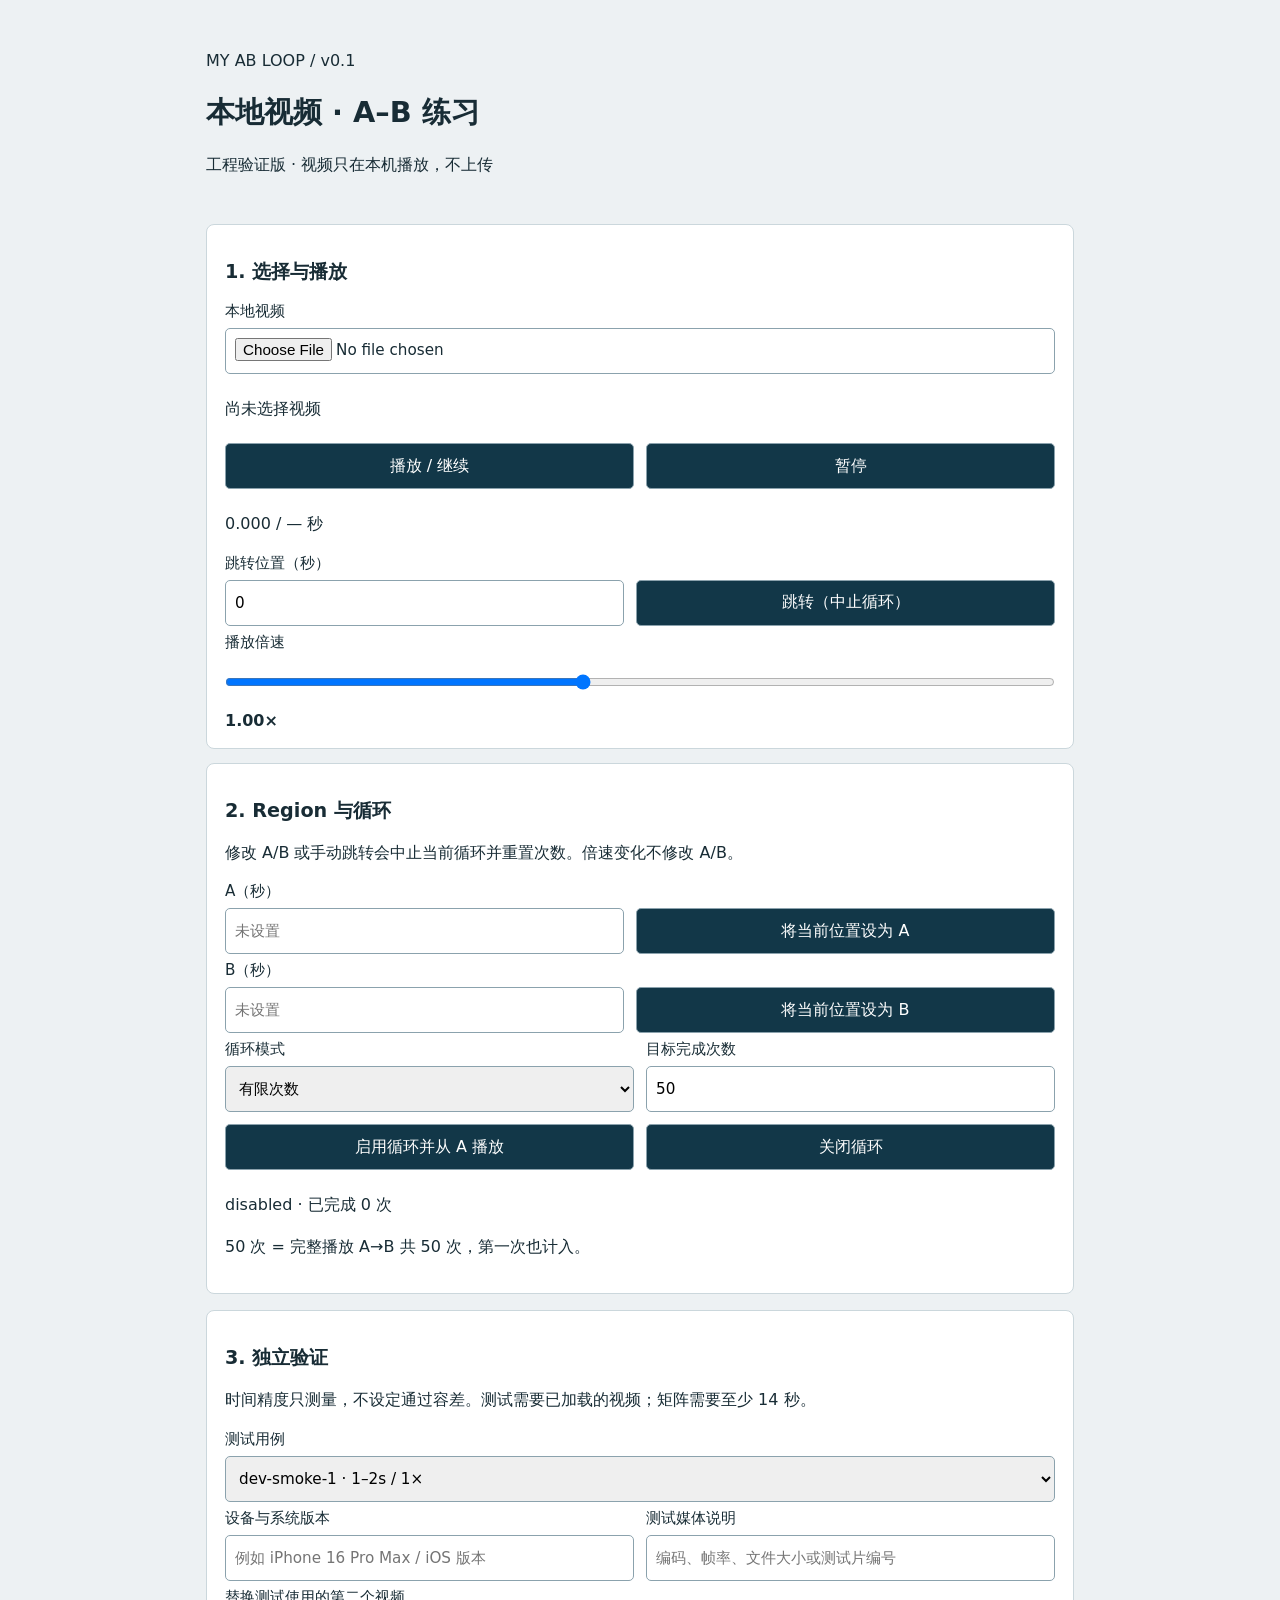
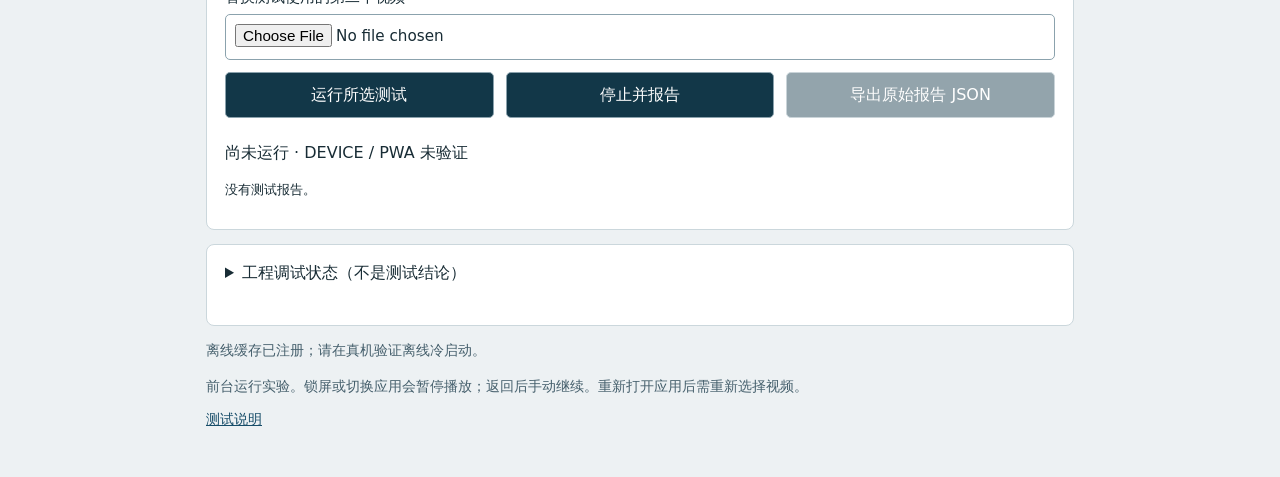
==== index.html @ 45239719 "Add files via upload" ====
<!doctype html>
<html lang="zh-CN"><head><meta charset="utf-8"><meta name="viewport" content="width=device-width,initial-scale=1,viewport-fit=cover">
<meta name="theme-color" content="#123748"><meta name="description" content="本地视频 A-B 循环能力验证"><link rel="manifest" href="./manifest.json"><link rel="icon" href="./icon.svg" type="image/svg+xml">
<title>My AB Loop · v0.1 实验核心</title><link rel="stylesheet" href="./style.css"></head>
<body><main>
<header><p>MY AB LOOP / v0.1</p><h1>本地视频 · A–B 练习</h1><p>工程验证版 · 视频只在本机播放，不上传</p></header>
<section><h2>1. 选择与播放</h2><label>本地视频<input id="file" type="file" accept="video/*"></label><p id="file-name">尚未选择视频</p><div id="video-mount"></div>
<div class="row"><button id="play">播放 / 继续</button><button id="pause">暂停</button></div>
<p id="position">0.000 / — 秒</p><div class="row"><label>跳转位置（秒）<input id="seek-time" type="number" min="0" step="0.001" value="0"></label><button id="seek">跳转（中止循环）</button></div>
<label>播放倍速<input id="rate" type="range" min="0.25" max="2" step="0.05" value="1"></label><output id="rate-value">1.00×</output></section>
<section><h2>2. Region 与循环</h2><p>修改 A/B 或手动跳转会中止当前循环并重置次数。倍速变化不修改 A/B。</p>
<div class="row"><label>A（秒）<input id="a" type="number" min="0" step="0.001" placeholder="未设置"></label><button id="set-a">将当前位置设为 A</button></div>
<div class="row"><label>B（秒）<input id="b" type="number" min="0" step="0.001" placeholder="未设置"></label><button id="set-b">将当前位置设为 B</button></div>
<div class="row"><label>循环模式<select id="mode"><option value="finite">有限次数</option><option value="infinite">连续 / 无限</option></select></label>
<label>目标完成次数<input id="target" type="number" min="1" step="1" value="50"></label></div>
<div class="row"><button id="enable">启用循环并从 A 播放</button><button id="disable">关闭循环</button></div>
<p id="loop-status">disabled · 已完成 0 次</p><p>50 次 = 完整播放 A→B 共 50 次，第一次也计入。</p></section>
<p id="error" role="status" aria-live="polite"></p>
<section><h2>3. 独立验证</h2><p>时间精度只测量，不设定通过容差。测试需要已加载的视频；矩阵需要至少 14 秒。</p>
<label>测试用例<select id="test-case"></select></label><div class="row"><label>设备与系统版本<input id="device" placeholder="例如 iPhone 16 Pro Max / iOS 版本"></label><label>测试媒体说明<input id="fixture" placeholder="编码、帧率、文件大小或测试片编号"></label></div>
<label>替换测试使用的第二个视频<input id="replacement" type="file" accept="video/*"></label>
<div class="row"><button id="run-test">运行所选测试</button><button id="stop-test">停止并报告</button><button id="export" disabled>导出原始报告 JSON</button></div>
<p id="test-status">尚未运行 · DEVICE / PWA 未验证</p><pre id="report">没有测试报告。</pre></section>
<details><summary>工程调试状态（不是测试结论）</summary><pre id="debug"></pre></details>
<footer><p id="pwa-status">正在检查离线缓存…</p><p>前台运行实验。锁屏或切换应用会暂停播放；返回后手动继续。重新打开应用后需重新选择视频。</p><a href="./tests/index.html">测试说明</a></footer>
</main><script type="module" src="./src/ui.js"></script><script type="module" src="./tests/panel.js"></script></body></html>
---- style.css ----
:root{font-family:system-ui,-apple-system,sans-serif;color:#182c35;background:#edf1f3;color-scheme:light}*{box-sizing:border-box}body{margin:0}main{max-width:900px;margin:auto;padding:24px 16px 48px}header{padding:8px 0 16px}h1{font-size:1.8rem}h2{font-size:1.2rem}section,details{background:white;border:1px solid #cbd7dc;border-radius:8px;padding:18px;margin:14px 0}p{line-height:1.6}label{display:block;flex:1;min-width:150px;font-size:.95rem}input,select,button{font:inherit;min-height:46px;margin:6px 0;padding:9px;border:1px solid #8ba2ad;border-radius:5px}input:not([type=range]),select{width:100%}input[type=range]{width:100%}button{background:#123748;color:white;cursor:pointer}button:disabled{opacity:.45;cursor:default}.row{display:flex;align-items:end;gap:12px;flex-wrap:wrap}.row button{flex:1}video{display:block;width:100%;max-height:48vh;background:#101820}#error{color:#922619;white-space:pre-wrap}pre{white-space:pre-wrap;overflow-wrap:anywhere;font-size:.8rem;max-height:450px;overflow:auto}summary{min-height:44px;cursor:pointer}output{font-variant-numeric:tabular-nums;font-weight:700}footer{font-size:.85rem;color:#455f6c}a{color:#174d69}:focus-visible{outline:3px solid #cf7e12;outline-offset:2px}@media(max-width:460px){main{padding:12px}section{padding:12px}.row{gap:8px}h1{font-size:1.5rem}}
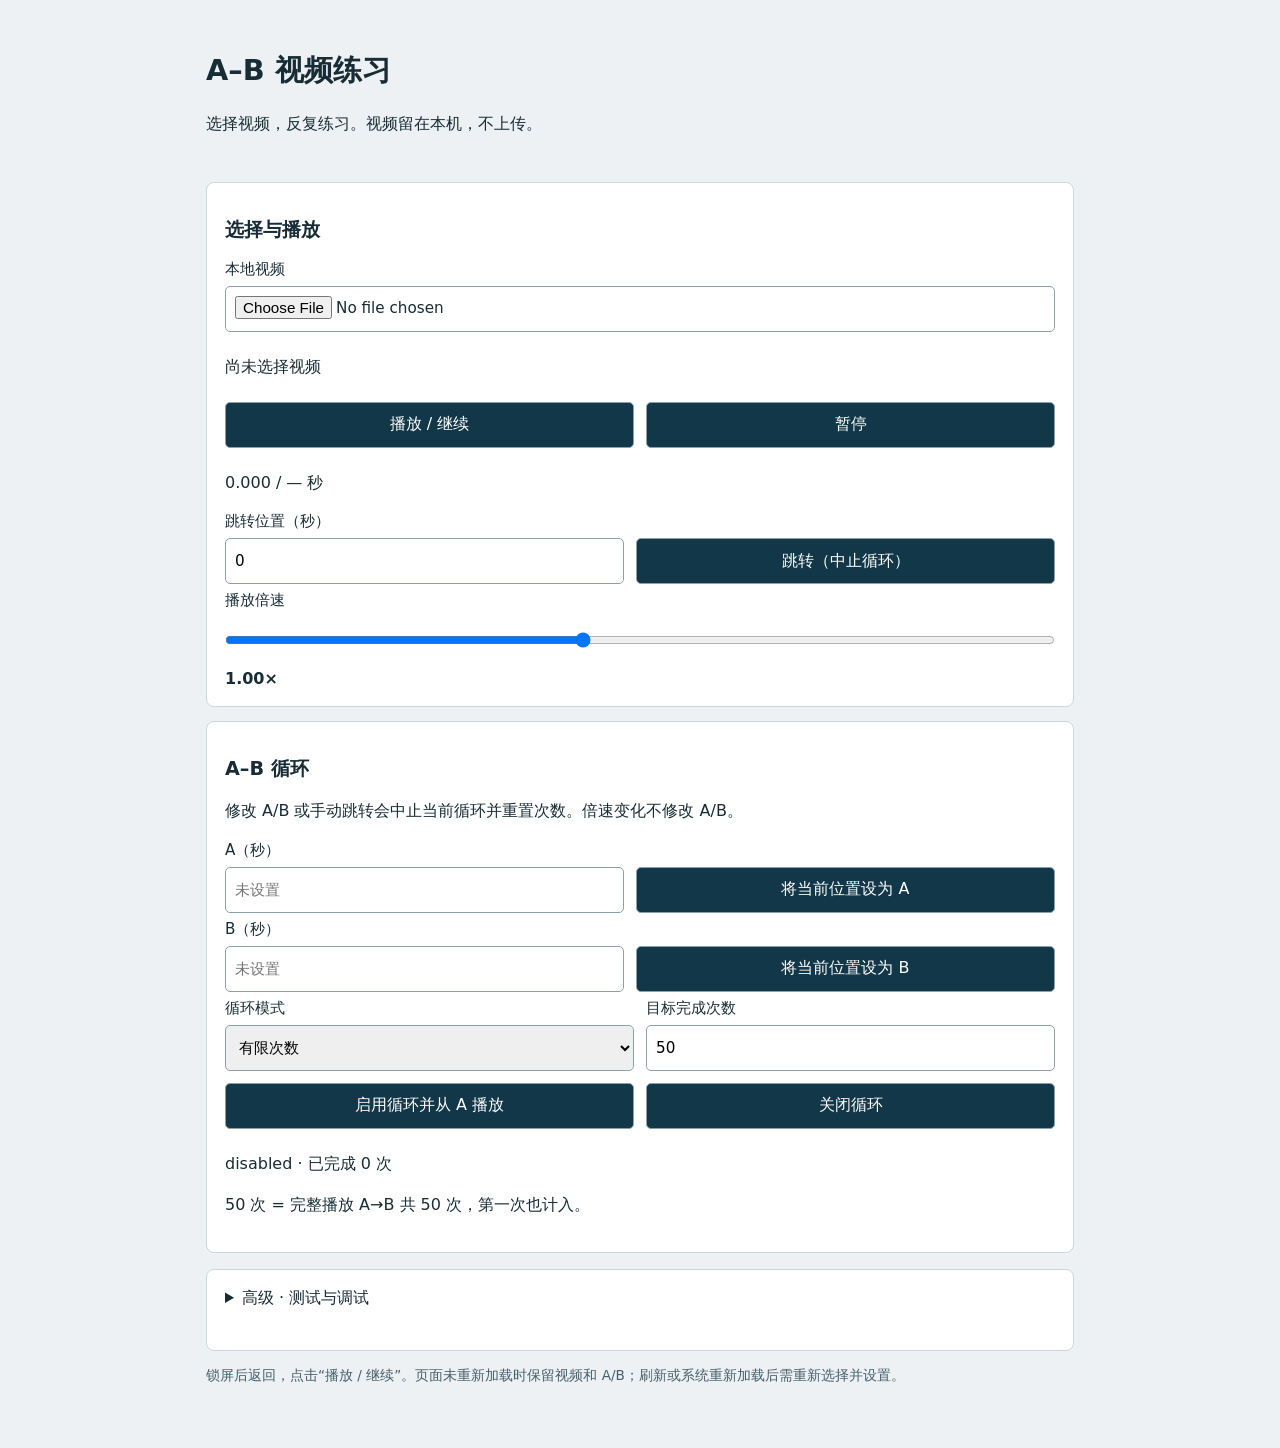
==== commit a0150c4e: "Add files via upload" ====
--- a/index.html
+++ b/index.html
@@ -1,14 +1,14 @@
 <!doctype html>
 <html lang="zh-CN"><head><meta charset="utf-8"><meta name="viewport" content="width=device-width,initial-scale=1,viewport-fit=cover">
 <meta name="theme-color" content="#123748"><meta name="description" content="本地视频 A-B 循环能力验证"><link rel="manifest" href="./manifest.json"><link rel="icon" href="./icon.svg" type="image/svg+xml">
-<title>My AB Loop · v0.1 实验核心</title><link rel="stylesheet" href="./style.css"></head>
+<title>My AB Loop · A–B 练习</title><link rel="stylesheet" href="./style.css"></head>
 <body><main>
-<header><p>MY AB LOOP / v0.1</p><h1>本地视频 · A–B 练习</h1><p>工程验证版 · 视频只在本机播放，不上传</p></header>
-<section><h2>1. 选择与播放</h2><label>本地视频<input id="file" type="file" accept="video/*"></label><p id="file-name">尚未选择视频</p><div id="video-mount"></div>
+<header><h1>A–B 视频练习</h1><p>选择视频，反复练习。视频留在本机，不上传。</p></header>
+<section><h2>选择与播放</h2><label>本地视频<input id="file" type="file" accept="video/*"></label><p id="file-name">尚未选择视频</p><div id="video-mount"></div>
 <div class="row"><button id="play">播放 / 继续</button><button id="pause">暂停</button></div>
 <p id="position">0.000 / — 秒</p><div class="row"><label>跳转位置（秒）<input id="seek-time" type="number" min="0" step="0.001" value="0"></label><button id="seek">跳转（中止循环）</button></div>
 <label>播放倍速<input id="rate" type="range" min="0.25" max="2" step="0.05" value="1"></label><output id="rate-value">1.00×</output></section>
-<section><h2>2. Region 与循环</h2><p>修改 A/B 或手动跳转会中止当前循环并重置次数。倍速变化不修改 A/B。</p>
+<section><h2>A–B 循环</h2><p>修改 A/B 或手动跳转会中止当前循环并重置次数。倍速变化不修改 A/B。</p>
 <div class="row"><label>A（秒）<input id="a" type="number" min="0" step="0.001" placeholder="未设置"></label><button id="set-a">将当前位置设为 A</button></div>
 <div class="row"><label>B（秒）<input id="b" type="number" min="0" step="0.001" placeholder="未设置"></label><button id="set-b">将当前位置设为 B</button></div>
 <div class="row"><label>循环模式<select id="mode"><option value="finite">有限次数</option><option value="infinite">连续 / 无限</option></select></label>
@@ -16,11 +16,14 @@
 <div class="row"><button id="enable">启用循环并从 A 播放</button><button id="disable">关闭循环</button></div>
 <p id="loop-status">disabled · 已完成 0 次</p><p>50 次 = 完整播放 A→B 共 50 次，第一次也计入。</p></section>
 <p id="error" role="status" aria-live="polite"></p>
-<section><h2>3. 独立验证</h2><p>时间精度只测量，不设定通过容差。测试需要已加载的视频；矩阵需要至少 14 秒。</p>
+<details id="advanced"><summary>高级 · 测试与调试</summary>
+<section><h2>独立验证</h2><p>时间精度只测量，不设定通过容差。测试需要已加载的视频；矩阵需要至少 14 秒。</p>
 <label>测试用例<select id="test-case"></select></label><div class="row"><label>设备与系统版本<input id="device" placeholder="例如 iPhone 16 Pro Max / iOS 版本"></label><label>测试媒体说明<input id="fixture" placeholder="编码、帧率、文件大小或测试片编号"></label></div>
 <label>替换测试使用的第二个视频<input id="replacement" type="file" accept="video/*"></label>
 <div class="row"><button id="run-test">运行所选测试</button><button id="stop-test">停止并报告</button><button id="export" disabled>导出原始报告 JSON</button></div>
 <p id="test-status">尚未运行 · DEVICE / PWA 未验证</p><pre id="report">没有测试报告。</pre></section>
 <details><summary>工程调试状态（不是测试结论）</summary><pre id="debug"></pre></details>
-<footer><p id="pwa-status">正在检查离线缓存…</p><p>前台运行实验。锁屏或切换应用会暂停播放；返回后手动继续。重新打开应用后需重新选择视频。</p><a href="./tests/index.html">测试说明</a></footer>
+<p id="pwa-status">正在检查离线缓存…</p><a href="./tests/index.html">测试说明</a>
+</details>
+<footer><p>锁屏后返回，点击“播放 / 继续”。页面未重新加载时保留视频和 A/B；刷新或系统重新加载后需重新选择并设置。</p></footer>
 </main><script type="module" src="./src/ui.js"></script><script type="module" src="./tests/panel.js"></script></body></html>
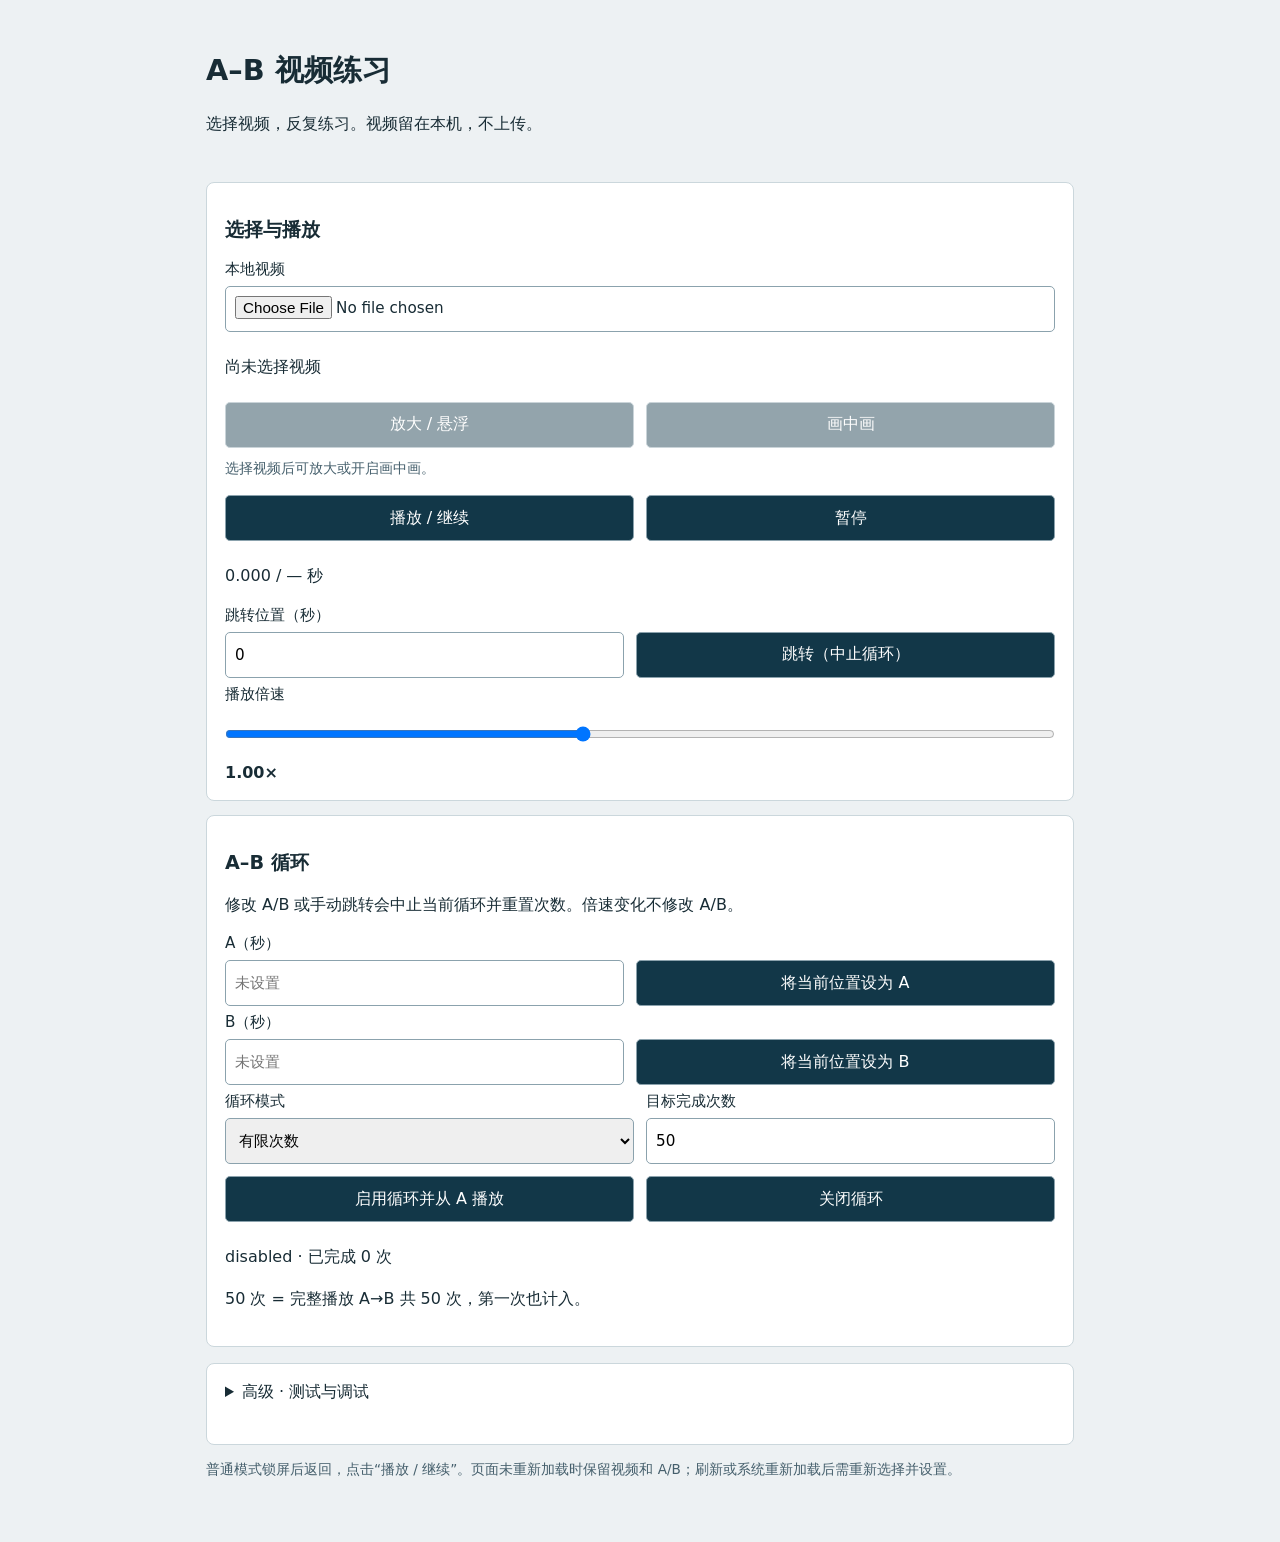
==== commit 1a20a2fd: "Add files via upload" ====
--- a/index.html
+++ b/index.html
@@ -4,7 +4,9 @@
 <title>My AB Loop · A–B 练习</title><link rel="stylesheet" href="./style.css"></head>
 <body><main>
 <header><h1>A–B 视频练习</h1><p>选择视频，反复练习。视频留在本机，不上传。</p></header>
-<section><h2>选择与播放</h2><label>本地视频<input id="file" type="file" accept="video/*"></label><p id="file-name">尚未选择视频</p><div id="video-mount"></div>
+<section><h2>选择与播放</h2><label>本地视频<input id="file" type="file" accept="video/*"></label><p id="file-name">尚未选择视频</p><div id="video-panel"><div id="video-mount"></div>
+<div class="row"><button id="expand-video" disabled aria-pressed="false">放大 / 悬浮</button><button id="pip-video" disabled aria-pressed="false">画中画</button></div>
+<p id="presentation-status" role="status" aria-live="polite">选择视频后可放大或开启画中画。</p></div>
 <div class="row"><button id="play">播放 / 继续</button><button id="pause">暂停</button></div>
 <p id="position">0.000 / — 秒</p><div class="row"><label>跳转位置（秒）<input id="seek-time" type="number" min="0" step="0.001" value="0"></label><button id="seek">跳转（中止循环）</button></div>
 <label>播放倍速<input id="rate" type="range" min="0.25" max="2" step="0.05" value="1"></label><output id="rate-value">1.00×</output></section>
@@ -25,5 +27,5 @@
 <details><summary>工程调试状态（不是测试结论）</summary><pre id="debug"></pre></details>
 <p id="pwa-status">正在检查离线缓存…</p><a href="./tests/index.html">测试说明</a>
 </details>
-<footer><p>锁屏后返回，点击“播放 / 继续”。页面未重新加载时保留视频和 A/B；刷新或系统重新加载后需重新选择并设置。</p></footer>
+<footer><p>普通模式锁屏后返回，点击“播放 / 继续”。页面未重新加载时保留视频和 A/B；刷新或系统重新加载后需重新选择并设置。</p></footer>
 </main><script type="module" src="./src/ui.js"></script><script type="module" src="./tests/panel.js"></script></body></html>
--- a/style.css
+++ b/style.css
@@ -1 +1,3 @@
 :root{font-family:system-ui,-apple-system,sans-serif;color:#182c35;background:#edf1f3;color-scheme:light}*{box-sizing:border-box}body{margin:0}main{max-width:900px;margin:auto;padding:24px 16px 48px}header{padding:8px 0 16px}h1{font-size:1.8rem}h2{font-size:1.2rem}section,details{background:white;border:1px solid #cbd7dc;border-radius:8px;padding:18px;margin:14px 0}p{line-height:1.6}label{display:block;flex:1;min-width:150px;font-size:.95rem}input,select,button{font:inherit;min-height:46px;margin:6px 0;padding:9px;border:1px solid #8ba2ad;border-radius:5px}input:not([type=range]),select{width:100%}input[type=range]{width:100%}button{background:#123748;color:white;cursor:pointer}button:disabled{opacity:.45;cursor:default}.row{display:flex;align-items:end;gap:12px;flex-wrap:wrap}.row button{flex:1}video{display:block;width:100%;max-height:48vh;background:#101820}#error{color:#922619;white-space:pre-wrap}pre{white-space:pre-wrap;overflow-wrap:anywhere;font-size:.8rem;max-height:450px;overflow:auto}summary{min-height:44px;cursor:pointer}output{font-variant-numeric:tabular-nums;font-weight:700}footer{font-size:.85rem;color:#455f6c}a{color:#174d69}:focus-visible{outline:3px solid #cf7e12;outline-offset:2px}@media(max-width:460px){main{padding:12px}section{padding:12px}.row{gap:8px}h1{font-size:1.5rem}}
+
+#video-panel{background:#fff;border-radius:8px}#presentation-status{font-size:.85rem;color:#455f6c;margin:4px 0 10px}.video-expanded{position:fixed;z-index:20;top:env(safe-area-inset-top,0px);left:50%;transform:translateX(-50%);width:min(100%,1000px);padding:8px 12px;box-shadow:0 5px 24px #0004}.video-expanded video{height:38vh;height:38dvh;max-height:38dvh;object-fit:contain}.video-expanded .row{flex-wrap:nowrap}.video-expanded #presentation-status{margin:0;font-size:.8rem}body:has(.video-expanded){padding-top:calc(38vh + 120px);padding-top:calc(38dvh + 120px)}@media(max-height:500px){.video-expanded{width:48%;left:0;transform:none}.video-expanded video{height:48vh;max-height:48vh}body:has(.video-expanded){padding-top:0;padding-left:49%}.video-expanded .row{gap:4px}.video-expanded button{font-size:.8rem;padding:6px}}
